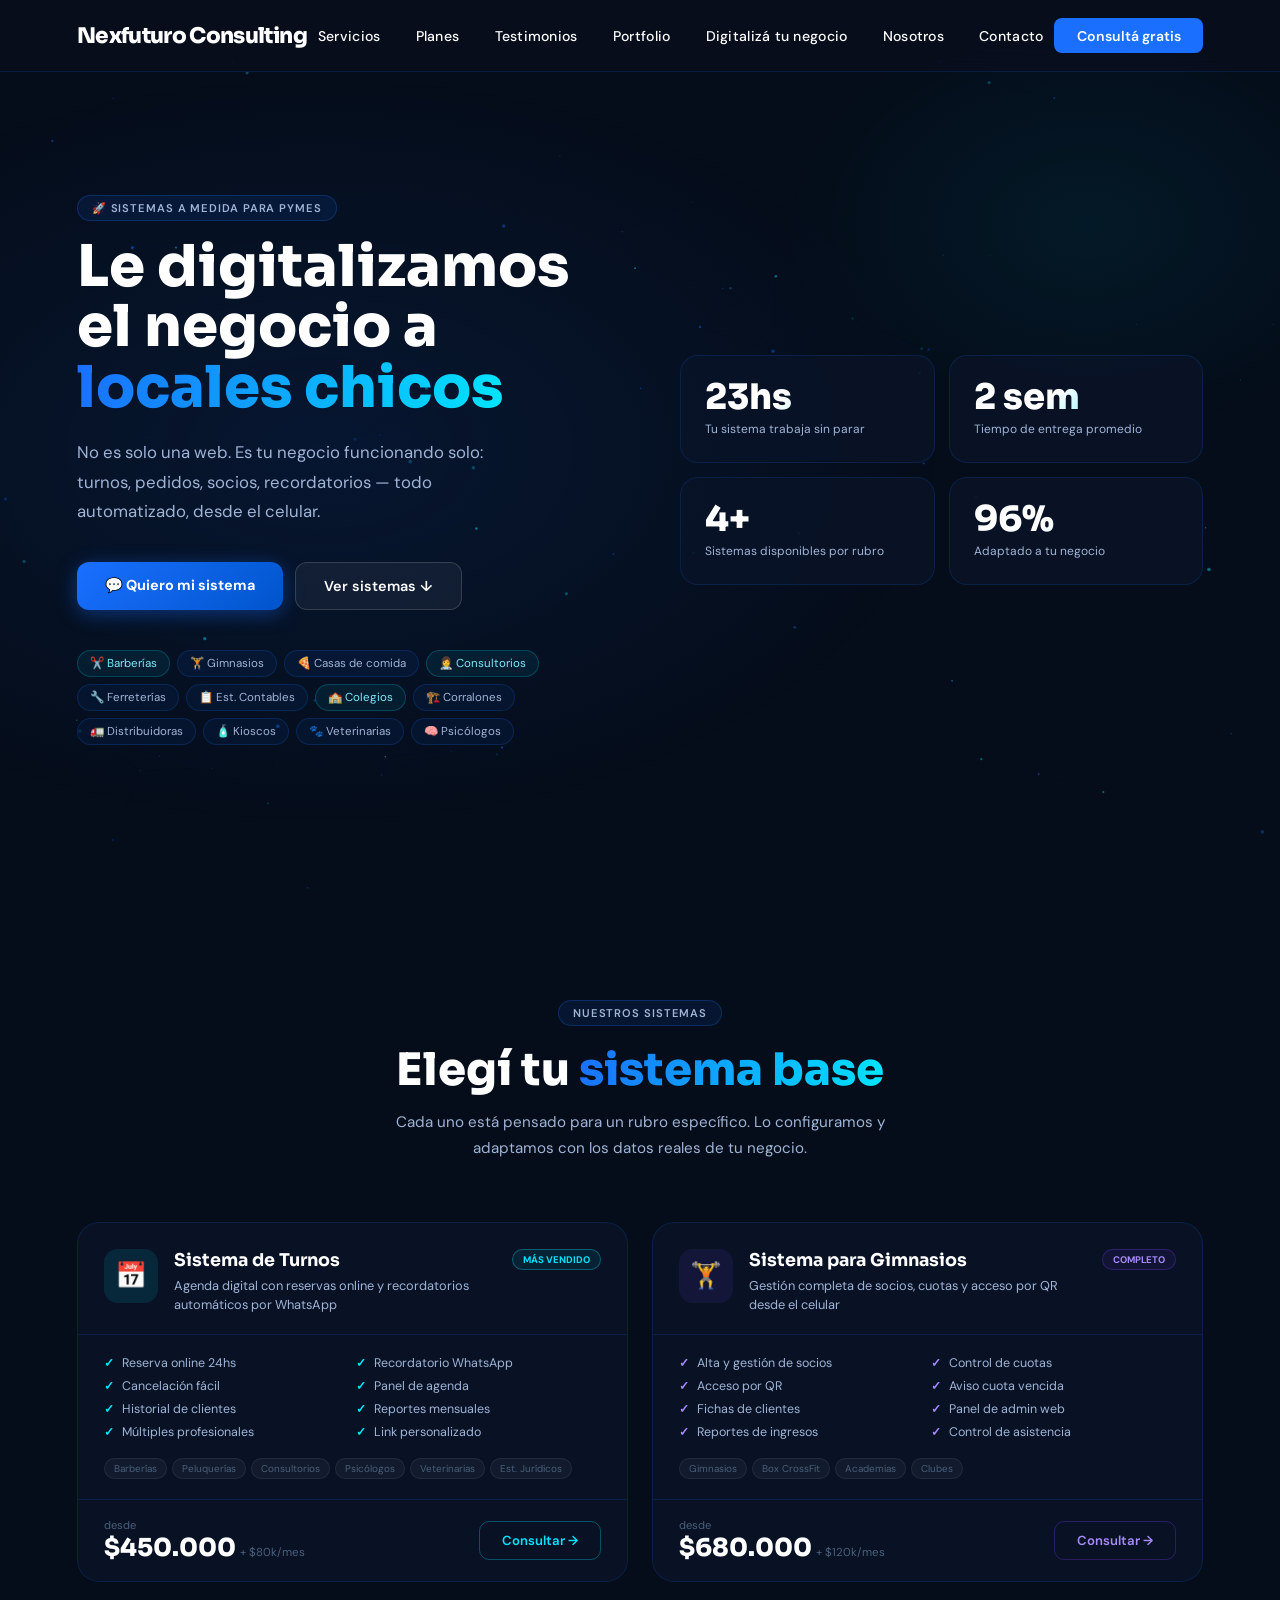
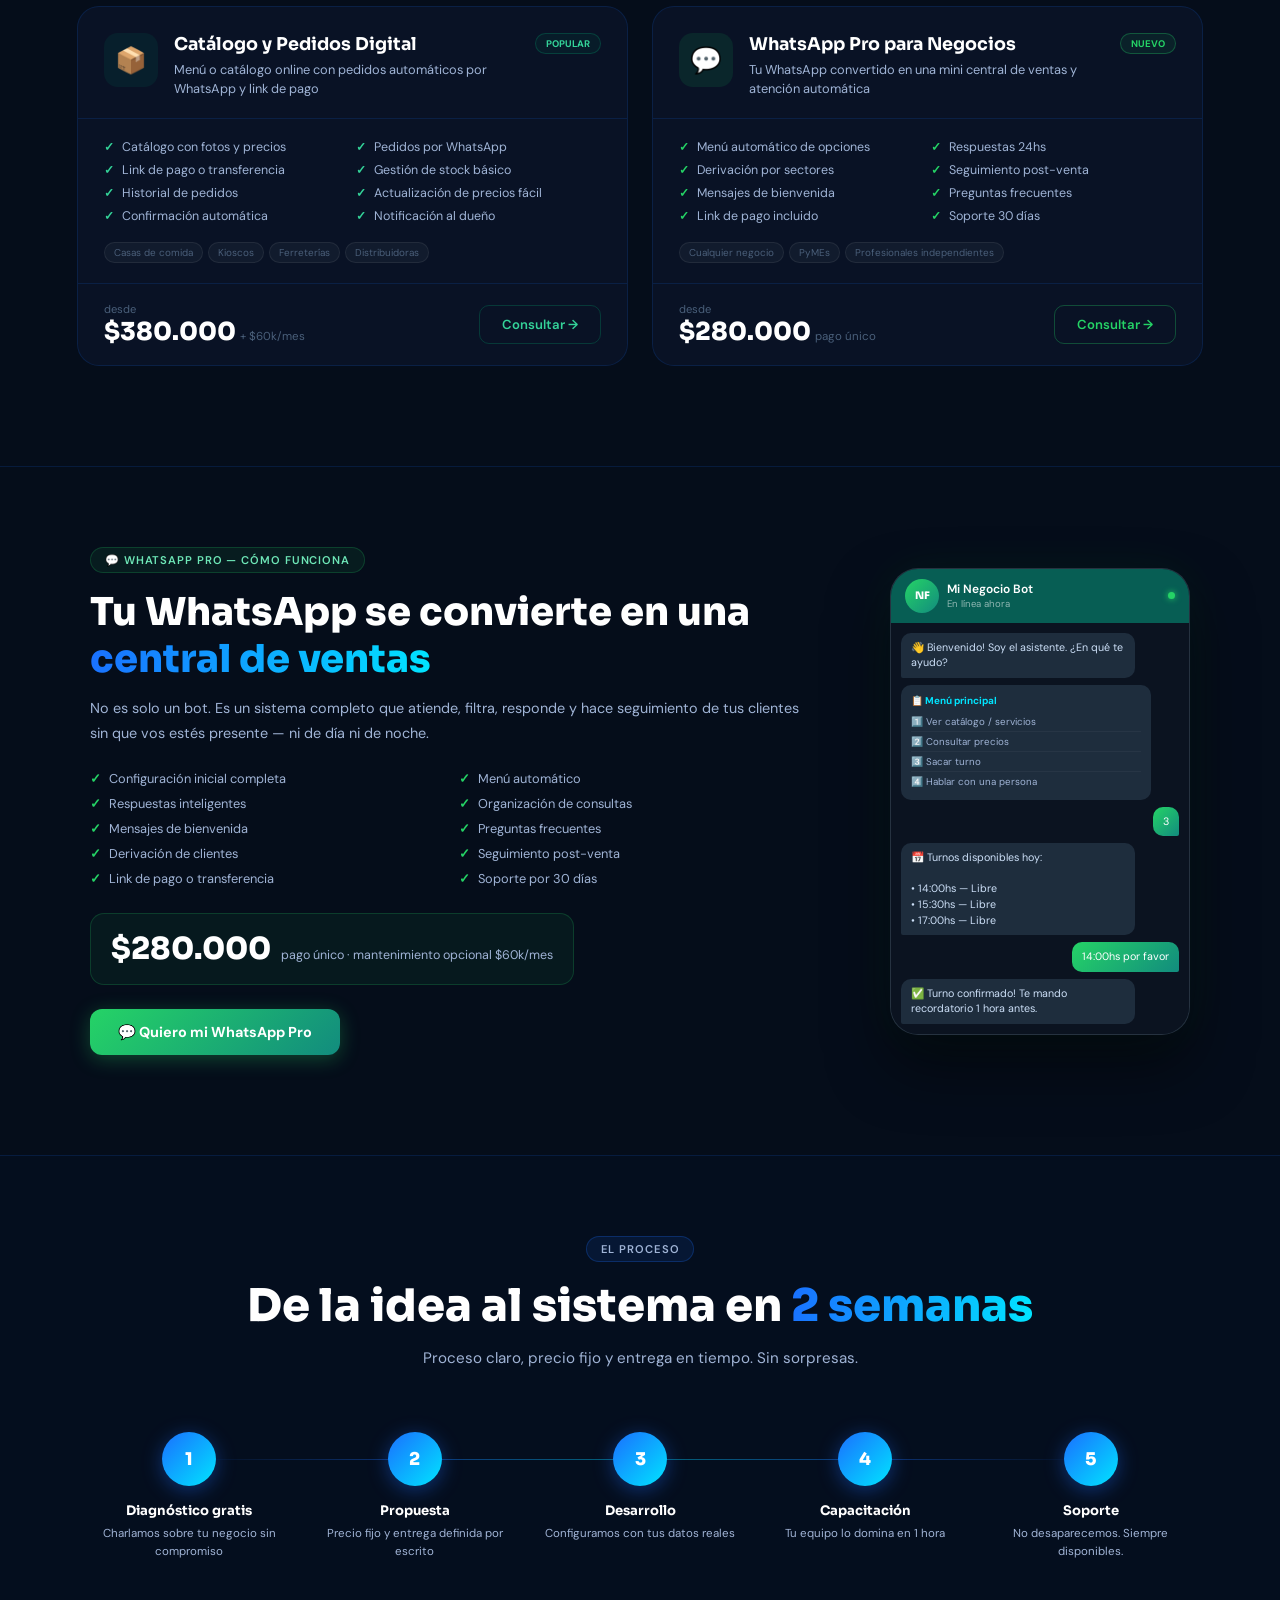
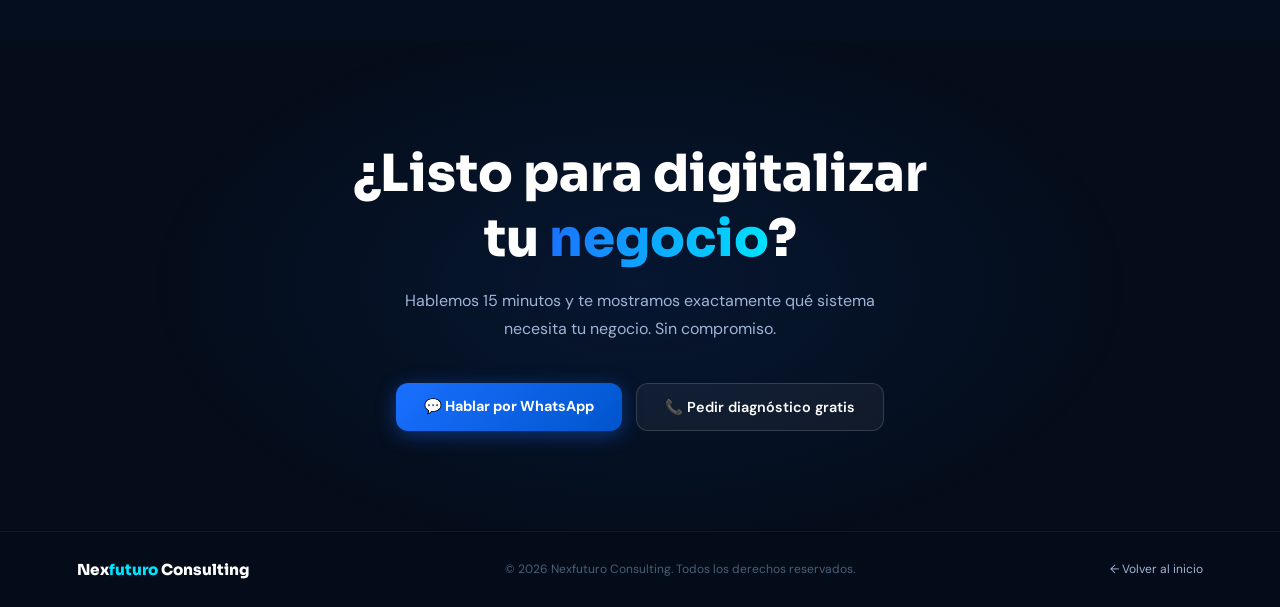
==== sistemas.html @ e5104e77 "Primer commit - Nexfuturo consulting" ====
<!DOCTYPE html>
<html lang="es">
<head>
<meta charset="UTF-8">
<meta name="viewport" content="width=device-width, initial-scale=1.0">
<title>Sistemas a Medida — Nexfuturo Consulting</title>
<link href="https://fonts.googleapis.com/css2?family=Sora:wght@400;600;700;800;900&family=DM+Sans:wght@300;400;500&display=swap" rel="stylesheet">
<link rel="stylesheet" href="css/navbar.css">
<style>
:root {
  --bg: #050d1a;
  --blue: #1a6fff;
  --cyan: #00e5ff;
  --muted: #a0b4d6;
  --dim: #4a5f7a;
  --border: rgba(26,111,255,0.15);
  --card: rgba(10,20,40,0.8);
}
*, *::before, *::after { margin:0; padding:0; box-sizing:border-box; }
html { scroll-behavior: smooth; }
body { background: var(--bg); font-family: 'DM Sans', sans-serif; color: #fff; overflow-x: hidden; }

.hl { background: linear-gradient(100deg, var(--blue), var(--cyan)); -webkit-background-clip: text; -webkit-text-fill-color: transparent; background-clip: text; }
.section-label { display: inline-flex; align-items: center; gap: 6px; background: rgba(26,111,255,0.1); border: 1px solid rgba(26,111,255,0.25); color: var(--muted); padding: 5px 14px; border-radius: 50px; font-size: 0.7rem; font-weight: 600; letter-spacing: 0.08em; text-transform: uppercase; margin-bottom: 16px; }
.btn-p { background: linear-gradient(135deg, var(--blue), #0055cc); color: #fff; padding: 14px 28px; border-radius: 12px; font-weight: 700; font-size: 0.9rem; text-decoration: none; box-shadow: 0 4px 20px rgba(26,111,255,0.4); transition: transform 0.2s, box-shadow 0.2s; display: inline-block; }
.btn-p:hover { transform: translateY(-2px); box-shadow: 0 8px 30px rgba(26,111,255,0.6); }
.btn-s { background: rgba(255,255,255,0.05); border: 1px solid rgba(255,255,255,0.15); color: #fff; padding: 14px 28px; border-radius: 12px; font-weight: 600; font-size: 0.9rem; text-decoration: none; transition: background 0.2s; display: inline-block; }
.btn-s:hover { background: rgba(255,255,255,0.1); }

/* PARTÍCULAS */
#particles-canvas { position: fixed; inset: 0; pointer-events: none; z-index: 0; }

/* FADE IN */
.fade-in { opacity: 0; transform: translateY(28px); transition: opacity 0.7s ease, transform 0.7s ease; }
.fade-in.visible { opacity: 1; transform: translateY(0); }
.fd1 { transition-delay: 0.1s; }
.fd2 { transition-delay: 0.2s; }
.fd3 { transition-delay: 0.3s; }
.fd4 { transition-delay: 0.4s; }

/* navbar usa css/navbar.css */

/* HERO */
.sis-hero { min-height: 100vh; display: flex; align-items: center; padding: 120px 6% 80px; position: relative; z-index: 1; overflow: hidden; }
.sis-hero::before { content: ''; position: absolute; inset: 0; background: radial-gradient(ellipse 70% 60% at 25% 50%, rgba(26,111,255,0.1) 0%, transparent 70%), radial-gradient(ellipse 40% 40% at 85% 25%, rgba(0,229,255,0.06) 0%, transparent 60%); pointer-events: none; }
.sis-hero-grid { display: grid; grid-template-columns: 1fr 1fr; gap: 80px; align-items: center; width: 100%; max-width: 1200px; margin: 0 auto; position: relative; }
.sis-hero-content h1 { font-family: 'Sora', sans-serif; font-size: clamp(2.4rem, 4.5vw, 4rem); font-weight: 900; line-height: 1.05; margin-bottom: 20px; }
.sis-hero-content p { color: var(--muted); font-size: 1.05rem; line-height: 1.75; margin-bottom: 36px; max-width: 460px; }
.sis-hero-btns { display: flex; gap: 12px; flex-wrap: wrap; margin-bottom: 40px; }
.sis-hero-rubros { display: flex; flex-wrap: wrap; gap: 7px; }
.rubro-chip { background: rgba(26,111,255,0.07); border: 1px solid rgba(26,111,255,0.18); color: var(--muted); padding: 5px 12px; border-radius: 20px; font-size: 0.72rem; transition: all 0.2s; cursor: default; }
.rubro-chip:hover { background: rgba(26,111,255,0.18); color: #fff; }
.rubro-chip.hl-chip { background: rgba(0,229,255,0.07); border-color: rgba(0,229,255,0.2); color: #7ee8fa; }

/* STATS */
.sis-hero-stats { display: grid; grid-template-columns: 1fr 1fr; gap: 14px; }
.hstat { background: var(--card); border: 1px solid var(--border); border-radius: 18px; padding: 24px; transition: border-color 0.3s, box-shadow 0.3s, transform 0.3s; position: relative; overflow: hidden; }
.hstat::before { content: ''; position: absolute; inset: 0; background: radial-gradient(ellipse 80% 60% at 50% 0%, rgba(26,111,255,0.08), transparent 70%); opacity: 0; transition: opacity 0.3s; }
.hstat:hover { border-color: rgba(0,229,255,0.4); box-shadow: 0 0 30px rgba(0,229,255,0.1), 0 15px 40px rgba(0,0,0,0.3); transform: translateY(-4px); }
.hstat:hover::before { opacity: 1; }
.hstat-val { font-family: 'Sora', sans-serif; font-size: 2.2rem; font-weight: 900; background: linear-gradient(135deg, #fff 40%, var(--cyan)); -webkit-background-clip: text; -webkit-text-fill-color: transparent; background-clip: text; line-height: 1; }
.hstat-lbl { font-size: 0.75rem; color: var(--muted); margin-top: 6px; line-height: 1.4; }

/* SISTEMAS */
.sis-cards { padding: 100px 6%; position: relative; z-index: 1; }
.sis-sec-header { text-align: center; margin-bottom: 60px; }
.sis-sec-header h2 { font-family: 'Sora', sans-serif; font-size: clamp(1.9rem, 3.5vw, 2.8rem); font-weight: 800; margin-bottom: 12px; }
.sis-sec-header p { color: var(--muted); font-size: 0.95rem; max-width: 520px; margin: 0 auto; line-height: 1.7; }
.sis-grid { display: grid; grid-template-columns: repeat(2, 1fr); gap: 24px; }

/* CARDS */
.scard { background: var(--card); border: 1px solid var(--border); border-radius: 22px; overflow: hidden; transition: transform 0.3s cubic-bezier(0.34,1.56,0.64,1), border-color 0.3s, box-shadow 0.3s; position: relative; cursor: pointer; }
.scard::after { content: ''; position: absolute; inset: 0; background: radial-gradient(ellipse 80% 50% at 50% 0%, var(--glow, rgba(26,111,255,0.1)), transparent 70%); opacity: 0; transition: opacity 0.35s; pointer-events: none; }
.scard:hover { transform: translateY(-8px) scale(1.01); border-color: var(--ac, var(--cyan)); box-shadow: 0 0 40px var(--glow2, rgba(26,111,255,0.15)), 0 20px 50px rgba(0,0,0,0.35); }
.scard:hover::after { opacity: 1; }
.scard-header { padding: 26px 26px 20px; border-bottom: 1px solid var(--border); display: flex; align-items: flex-start; gap: 16px; }
.scard-icon-wrap { width: 54px; height: 54px; border-radius: 14px; display: flex; align-items: center; justify-content: center; font-size: 1.6rem; flex-shrink: 0; transition: transform 0.3s, box-shadow 0.3s; }
.scard:hover .scard-icon-wrap { transform: scale(1.12) rotate(-5deg); box-shadow: 0 0 20px var(--glow2, rgba(26,111,255,0.3)); }
.scard-info h3 { font-family: 'Sora', sans-serif; font-size: 1.1rem; font-weight: 700; color: #fff; margin-bottom: 5px; }
.scard-info p { font-size: 0.8rem; color: var(--muted); line-height: 1.5; }
.scard-badge { margin-left: auto; font-size: 0.6rem; font-weight: 700; padding: 3px 10px; border-radius: 20px; border: 1px solid; flex-shrink: 0; white-space: nowrap; }
.scard-body { padding: 20px 26px; }
.scard-features { display: grid; grid-template-columns: 1fr 1fr; gap: 7px; margin-bottom: 18px; }
.scard-feat { display: flex; align-items: center; gap: 8px; font-size: 0.78rem; color: var(--muted); }
.scard-feat::before { content: '✓'; color: var(--ac); font-weight: 700; flex-shrink: 0; }
.scard-rubros { display: flex; flex-wrap: wrap; gap: 5px; }
.scard-rubro { font-size: 0.62rem; padding: 3px 9px; border-radius: 20px; background: rgba(255,255,255,0.04); color: var(--dim); border: 1px solid rgba(255,255,255,0.07); }
.scard-footer { padding: 18px 26px; border-top: 1px solid var(--border); display: flex; align-items: center; justify-content: space-between; }
.scard-price .from { font-size: 0.7rem; color: var(--dim); }
.scard-price .val { font-family: 'Sora', sans-serif; font-size: 1.55rem; font-weight: 800; color: #fff; }
.scard-price .period { font-size: 0.72rem; color: var(--dim); margin-left: 4px; }
.scard-btn { padding: 10px 22px; border-radius: 10px; font-size: 0.82rem; font-weight: 600; border: 1px solid; cursor: pointer; transition: all 0.2s; text-decoration: none; background: transparent; }
.scard-btn:hover { color: #fff !important; }

/* WHATSAPP PRO */
.wa-section { padding: 80px 6% 100px; border-top: 1px solid var(--border); position: relative; z-index: 1; }
.wa-grid { display: grid; grid-template-columns: 1fr 300px; gap: 70px; align-items: center; max-width: 1100px; margin: 0 auto; }
.wa-section-label { display: inline-flex; align-items: center; gap: 6px; background: rgba(37,211,102,0.08); border: 1px solid rgba(37,211,102,0.2); color: #6ee7b7; padding: 5px 14px; border-radius: 50px; font-size: 0.7rem; font-weight: 600; letter-spacing: 0.08em; text-transform: uppercase; margin-bottom: 16px; }
.wa-content h2 { font-family: 'Sora', sans-serif; font-size: clamp(1.8rem, 3vw, 2.4rem); font-weight: 800; line-height: 1.2; margin-bottom: 14px; }
.wa-content p { color: var(--muted); font-size: 0.9rem; line-height: 1.75; margin-bottom: 24px; }
.wa-includes { display: grid; grid-template-columns: 1fr 1fr; gap: 8px; margin-bottom: 26px; }
.wa-inc { display: flex; align-items: center; gap: 8px; font-size: 0.8rem; color: var(--muted); }
.wa-inc::before { content: '✓'; color: #25d366; font-weight: 700; flex-shrink: 0; }
.wa-price-box { background: rgba(37,211,102,0.06); border: 1px solid rgba(37,211,102,0.2); border-radius: 14px; padding: 16px 20px; margin-bottom: 24px; display: inline-flex; align-items: baseline; gap: 10px; }
.wa-price-val { font-family: 'Sora', sans-serif; font-size: 1.9rem; font-weight: 900; color: #fff; }
.wa-price-note { font-size: 0.78rem; color: var(--muted); }
.wa-btn { background: linear-gradient(135deg, #25d366, #128c7e); color: #fff; padding: 14px 28px; border-radius: 12px; font-weight: 700; font-size: 0.9rem; text-decoration: none; display: inline-block; box-shadow: 0 4px 20px rgba(37,211,102,0.3); transition: transform 0.2s; }
.wa-btn:hover { transform: translateY(-2px); }
.wa-phone { background: #0d1b2a; border-radius: 28px; border: 1.5px solid rgba(255,255,255,0.1); overflow: hidden; box-shadow: 0 30px 60px rgba(0,0,0,0.5), 0 0 50px rgba(37,211,102,0.07); }
.wa-ph-header { background: #075e54; padding: 10px 14px; display: flex; align-items: center; gap: 8px; }
.wa-ph-avatar { width: 34px; height: 34px; background: linear-gradient(135deg, #25d366, #128c7e); border-radius: 50%; display: flex; align-items: center; justify-content: center; font-family: 'Sora', sans-serif; font-size: 0.65rem; font-weight: 800; color: #fff; flex-shrink: 0; }
.wa-ph-info h4 { color: #fff; font-size: 0.75rem; font-weight: 600; }
.wa-ph-info p { color: rgba(255,255,255,0.55); font-size: 0.6rem; }
.wa-ph-dot { width: 7px; height: 7px; background: #25d366; border-radius: 50%; margin-left: auto; box-shadow: 0 0 6px #25d366; }
.wa-ph-chat { background: #0b1320; padding: 10px; display: flex; flex-direction: column; gap: 7px; }
.wm { max-width: 84%; padding: 7px 10px; border-radius: 10px; font-size: 0.67rem; line-height: 1.45; }
.wm.r { background: #1e2d3d; color: #cde0f8; border-radius: 10px 10px 10px 2px; }
.wm.s { background: linear-gradient(135deg, #25d366, #128c7e); color: #fff; border-radius: 10px 10px 2px 10px; align-self: flex-end; }
.wm-menu { background: #1e2d3d; border-radius: 10px; padding: 9px 10px; max-width: 90%; }
.wm-menu-t { font-size: 0.62rem; font-weight: 700; color: #00e5ff; margin-bottom: 5px; }
.wm-item { font-size: 0.61rem; color: var(--muted); padding: 3px 0; border-bottom: 1px solid rgba(255,255,255,0.04); }
.wm-item:last-child { border: none; }

/* PROCESO */
.proceso { padding: 80px 6%; background: rgba(26,111,255,0.02); border-top: 1px solid var(--border); position: relative; z-index: 1; }
.proceso-steps { display: grid; grid-template-columns: repeat(5, 1fr); gap: 0; margin-top: 50px; position: relative; }
.proceso-steps::before { content: ''; position: absolute; top: 27px; left: 10%; right: 10%; height: 1px; background: linear-gradient(90deg, transparent, rgba(26,111,255,0.4), rgba(0,229,255,0.4), rgba(26,111,255,0.4), transparent); }
.step { text-align: center; padding: 0 10px; }
.step-num { width: 54px; height: 54px; border-radius: 50%; background: linear-gradient(135deg, var(--blue), var(--cyan)); display: flex; align-items: center; justify-content: center; font-family: 'Sora', sans-serif; font-size: 1.1rem; font-weight: 800; color: #fff; margin: 0 auto 16px; box-shadow: 0 4px 20px rgba(26,111,255,0.4); position: relative; z-index: 1; transition: transform 0.3s, box-shadow 0.3s; }
.step:hover .step-num { transform: scale(1.15); box-shadow: 0 8px 30px rgba(26,111,255,0.6); }
.step h4 { font-family: 'Sora', sans-serif; font-size: 0.82rem; font-weight: 700; color: #fff; margin-bottom: 6px; }
.step p { font-size: 0.72rem; color: var(--muted); line-height: 1.55; }

/* CTA */
.sis-cta { padding: 100px 6%; text-align: center; position: relative; z-index: 1; overflow: hidden; }
.sis-cta::before { content: ''; position: absolute; inset: 0; background: radial-gradient(ellipse 55% 80% at 50% 50%, rgba(26,111,255,0.1) 0%, transparent 70%); pointer-events: none; }
.sis-cta h2 { font-family: 'Sora', sans-serif; font-size: clamp(2.2rem, 4vw, 3.2rem); font-weight: 900; margin-bottom: 16px; position: relative; }
.sis-cta p { color: var(--muted); font-size: 1rem; max-width: 480px; margin: 0 auto 40px; position: relative; line-height: 1.75; }
.sis-cta-btns { display: flex; gap: 14px; justify-content: center; flex-wrap: wrap; position: relative; }

/* FOOTER */
.sis-footer { background: rgba(5,13,26,0.8); border-top: 1px solid var(--border); padding: 28px 6%; display: flex; align-items: center; justify-content: space-between; position: relative; z-index: 1; }
.sis-footer-logo { font-family: 'Sora', sans-serif; font-weight: 800; font-size: 0.95rem; color: #fff; }
.sis-footer-logo span { color: var(--cyan); }
.sis-footer p { font-size: 0.75rem; color: var(--dim); }
.sis-footer a { font-size: 0.75rem; color: var(--muted); text-decoration: none; }
.sis-footer a:hover { color: #fff; }
</style>
</head>
<body>

<canvas id="particles-canvas"></canvas>

<!-- NAVBAR — idéntico al index -->
<nav>
    <a href="index.html" class="logo">Nex<span>futuro</span> Consulting</a>
    <ul class="nav-links">
      <li><a href="index.html#servicios">Servicios</a></li>
      <li><a href="index.html#planes">Planes</a></li>
      <li><a href="index.html#testimonios">Testimonios</a></li>
      <li><a href="index.html#portfolio">Portfolio</a></li>
      <li><a href="sistemas.html" class="active">Digitaliz&#225; tu negocio</a></li>
      <li><a href="index.html#nosotros">Nosotros</a></li>
      <li><a href="index.html#contacto">Contacto</a></li>
    </ul>
    <a href="index.html#contacto" class="nav-cta">Consult&#225; gratis</a>
  </nav>

<!-- HERO -->
<section class="sis-hero">
  <div class="sis-hero-grid">
    <div class="sis-hero-content">
      <div class="section-label fade-in">🚀 Sistemas a medida para PyMEs</div>
      <h1 class="fade-in fd1">Le digitalizamos<br>el negocio a<br><span class="hl">locales chicos</span></h1>
      <p class="fade-in fd2">No es solo una web. Es tu negocio funcionando solo: turnos, pedidos, socios, recordatorios — todo automatizado, desde el celular.</p>
      <div class="sis-hero-btns fade-in fd3">
        <a href="https://wa.me/5491100000000" target="_blank" class="btn-p">💬 Quiero mi sistema</a>
        <a href="#sistemas" class="btn-s">Ver sistemas ↓</a>
      </div>
      <div class="sis-hero-rubros fade-in fd4">
        <span class="rubro-chip hl-chip">✂️ Barberías</span>
        <span class="rubro-chip">🏋️ Gimnasios</span>
        <span class="rubro-chip">🍕 Casas de comida</span>
        <span class="rubro-chip hl-chip">👩‍⚕️ Consultorios</span>
        <span class="rubro-chip">🔧 Ferreterías</span>
        <span class="rubro-chip">📋 Est. Contables</span>
        <span class="rubro-chip hl-chip">🏫 Colegios</span>
        <span class="rubro-chip">🏗️ Corralones</span>
        <span class="rubro-chip">🚛 Distribuidoras</span>
        <span class="rubro-chip">🧴 Kioscos</span>
        <span class="rubro-chip">🐾 Veterinarias</span>
        <span class="rubro-chip">🧠 Psicólogos</span>
      </div>
    </div>
    <div class="sis-hero-stats">
      <div class="hstat fade-in fd1">
        <div class="hstat-val" data-target="24" data-suffix="hs">0hs</div>
        <div class="hstat-lbl">Tu sistema trabaja sin parar</div>
      </div>
      <div class="hstat fade-in fd2">
        <div class="hstat-val" data-target="2" data-suffix=" sem">0 sem</div>
        <div class="hstat-lbl">Tiempo de entrega promedio</div>
      </div>
      <div class="hstat fade-in fd3">
        <div class="hstat-val" data-target="4" data-suffix="+">0+</div>
        <div class="hstat-lbl">Sistemas disponibles por rubro</div>
      </div>
      <div class="hstat fade-in fd4">
        <div class="hstat-val" data-target="100" data-suffix="%">0%</div>
        <div class="hstat-lbl">Adaptado a tu negocio</div>
      </div>
    </div>
  </div>
</section>

<!-- SISTEMAS -->
<section class="sis-cards" id="sistemas">
  <div class="sis-sec-header">
    <div class="section-label fade-in">Nuestros sistemas</div>
    <h2 class="fade-in fd1">Elegí tu <span class="hl">sistema base</span></h2>
    <p class="fade-in fd2">Cada uno está pensado para un rubro específico. Lo configuramos y adaptamos con los datos reales de tu negocio.</p>
  </div>
  <div class="sis-grid">

    <div class="scard fade-in" style="--ac:#00e5ff;--glow:rgba(0,229,255,0.08);--glow2:rgba(0,229,255,0.15)" id="turnos">
      <div class="scard-header">
        <div class="scard-icon-wrap" style="background:rgba(0,229,255,0.1)">📅</div>
        <div class="scard-info"><h3>Sistema de Turnos</h3><p>Agenda digital con reservas online y recordatorios automáticos por WhatsApp</p></div>
        <div class="scard-badge" style="color:#00e5ff;border-color:rgba(0,229,255,0.3);background:rgba(0,229,255,0.08)">MÁS VENDIDO</div>
      </div>
      <div class="scard-body">
        <div class="scard-features">
          <div class="scard-feat">Reserva online 24hs</div>
          <div class="scard-feat">Recordatorio WhatsApp</div>
          <div class="scard-feat">Cancelación fácil</div>
          <div class="scard-feat">Panel de agenda</div>
          <div class="scard-feat">Historial de clientes</div>
          <div class="scard-feat">Reportes mensuales</div>
          <div class="scard-feat">Múltiples profesionales</div>
          <div class="scard-feat">Link personalizado</div>
        </div>
        <div class="scard-rubros">
          <span class="scard-rubro">Barberías</span><span class="scard-rubro">Peluquerías</span>
          <span class="scard-rubro">Consultorios</span><span class="scard-rubro">Psicólogos</span>
          <span class="scard-rubro">Veterinarias</span><span class="scard-rubro">Est. Jurídicos</span>
        </div>
      </div>
      <div class="scard-footer">
        <div class="scard-price"><div class="from">desde</div><span class="val">$450.000</span><span class="period">+ $80k/mes</span></div>
        <a href="https://wa.me/5491100000000?text=Hola!%20Me%20interesa%20el%20Sistema%20de%20Turnos" target="_blank" class="scard-btn" style="color:#00e5ff;border-color:rgba(0,229,255,0.3)">Consultar →</a>
      </div>
    </div>

    <div class="scard fade-in fd1" style="--ac:#a78bfa;--glow:rgba(124,58,237,0.08);--glow2:rgba(124,58,237,0.2)" id="gimnasios">
      <div class="scard-header">
        <div class="scard-icon-wrap" style="background:rgba(124,58,237,0.1)">🏋️</div>
        <div class="scard-info"><h3>Sistema para Gimnasios</h3><p>Gestión completa de socios, cuotas y acceso por QR desde el celular</p></div>
        <div class="scard-badge" style="color:#a78bfa;border-color:rgba(124,58,237,0.3);background:rgba(124,58,237,0.08)">COMPLETO</div>
      </div>
      <div class="scard-body">
        <div class="scard-features">
          <div class="scard-feat">Alta y gestión de socios</div>
          <div class="scard-feat">Control de cuotas</div>
          <div class="scard-feat">Acceso por QR</div>
          <div class="scard-feat">Aviso cuota vencida</div>
          <div class="scard-feat">Fichas de clientes</div>
          <div class="scard-feat">Panel de admin web</div>
          <div class="scard-feat">Reportes de ingresos</div>
          <div class="scard-feat">Control de asistencia</div>
        </div>
        <div class="scard-rubros">
          <span class="scard-rubro">Gimnasios</span><span class="scard-rubro">Box CrossFit</span>
          <span class="scard-rubro">Academias</span><span class="scard-rubro">Clubes</span>
        </div>
      </div>
      <div class="scard-footer">
        <div class="scard-price"><div class="from">desde</div><span class="val">$680.000</span><span class="period">+ $120k/mes</span></div>
        <a href="https://wa.me/5491100000000?text=Hola!%20Me%20interesa%20el%20Sistema%20para%20Gimnasios" target="_blank" class="scard-btn" style="color:#a78bfa;border-color:rgba(124,58,237,0.3)">Consultar →</a>
      </div>
    </div>

    <div class="scard fade-in fd2" style="--ac:#34d399;--glow:rgba(5,150,105,0.08);--glow2:rgba(5,150,105,0.2)" id="catalogo">
      <div class="scard-header">
        <div class="scard-icon-wrap" style="background:rgba(5,150,105,0.1)">📦</div>
        <div class="scard-info"><h3>Catálogo y Pedidos Digital</h3><p>Menú o catálogo online con pedidos automáticos por WhatsApp y link de pago</p></div>
        <div class="scard-badge" style="color:#34d399;border-color:rgba(5,150,105,0.3);background:rgba(5,150,105,0.08)">POPULAR</div>
      </div>
      <div class="scard-body">
        <div class="scard-features">
          <div class="scard-feat">Catálogo con fotos y precios</div>
          <div class="scard-feat">Pedidos por WhatsApp</div>
          <div class="scard-feat">Link de pago o transferencia</div>
          <div class="scard-feat">Gestión de stock básico</div>
          <div class="scard-feat">Historial de pedidos</div>
          <div class="scard-feat">Actualización de precios fácil</div>
          <div class="scard-feat">Confirmación automática</div>
          <div class="scard-feat">Notificación al dueño</div>
        </div>
        <div class="scard-rubros">
          <span class="scard-rubro">Casas de comida</span><span class="scard-rubro">Kioscos</span>
          <span class="scard-rubro">Ferreterías</span><span class="scard-rubro">Distribuidoras</span>
        </div>
      </div>
      <div class="scard-footer">
        <div class="scard-price"><div class="from">desde</div><span class="val">$380.000</span><span class="period">+ $60k/mes</span></div>
        <a href="https://wa.me/5491100000000?text=Hola!%20Me%20interesa%20el%20Cat%C3%A1logo%20Digital" target="_blank" class="scard-btn" style="color:#34d399;border-color:rgba(5,150,105,0.3)">Consultar →</a>
      </div>
    </div>

    <div class="scard fade-in fd3" style="--ac:#25d366;--glow:rgba(37,211,102,0.08);--glow2:rgba(37,211,102,0.2)" id="whatsapp">
      <div class="scard-header">
        <div class="scard-icon-wrap" style="background:rgba(37,211,102,0.1)">💬</div>
        <div class="scard-info"><h3>WhatsApp Pro para Negocios</h3><p>Tu WhatsApp convertido en una mini central de ventas y atención automática</p></div>
        <div class="scard-badge" style="color:#25d366;border-color:rgba(37,211,102,0.3);background:rgba(37,211,102,0.08)">NUEVO</div>
      </div>
      <div class="scard-body">
        <div class="scard-features">
          <div class="scard-feat">Menú automático de opciones</div>
          <div class="scard-feat">Respuestas 24hs</div>
          <div class="scard-feat">Derivación por sectores</div>
          <div class="scard-feat">Seguimiento post-venta</div>
          <div class="scard-feat">Mensajes de bienvenida</div>
          <div class="scard-feat">Preguntas frecuentes</div>
          <div class="scard-feat">Link de pago incluido</div>
          <div class="scard-feat">Soporte 30 días</div>
        </div>
        <div class="scard-rubros">
          <span class="scard-rubro">Cualquier negocio</span>
          <span class="scard-rubro">PyMEs</span>
          <span class="scard-rubro">Profesionales independientes</span>
        </div>
      </div>
      <div class="scard-footer">
        <div class="scard-price"><div class="from">desde</div><span class="val">$280.000</span><span class="period">pago único</span></div>
        <a href="https://wa.me/5491100000000?text=Hola!%20Me%20interesa%20el%20WhatsApp%20Pro" target="_blank" class="scard-btn" style="color:#25d366;border-color:rgba(37,211,102,0.3)">Consultar →</a>
      </div>
    </div>

  </div>
</section>

<!-- WHATSAPP PRO DETALLE -->
<section class="wa-section">
  <div class="wa-grid">
    <div class="wa-content">
      <div class="wa-section-label fade-in">💬 WhatsApp Pro — Cómo funciona</div>
      <h2 class="fade-in fd1">Tu WhatsApp se convierte en una <span class="hl">central de ventas</span></h2>
      <p class="fade-in fd2">No es solo un bot. Es un sistema completo que atiende, filtra, responde y hace seguimiento de tus clientes sin que vos estés presente — ni de día ni de noche.</p>
      <div class="wa-includes fade-in fd2">
        <div class="wa-inc">Configuración inicial completa</div>
        <div class="wa-inc">Menú automático</div>
        <div class="wa-inc">Respuestas inteligentes</div>
        <div class="wa-inc">Organización de consultas</div>
        <div class="wa-inc">Mensajes de bienvenida</div>
        <div class="wa-inc">Preguntas frecuentes</div>
        <div class="wa-inc">Derivación de clientes</div>
        <div class="wa-inc">Seguimiento post-venta</div>
        <div class="wa-inc">Link de pago o transferencia</div>
        <div class="wa-inc">Soporte por 30 días</div>
      </div>
      <div class="wa-price-box fade-in fd3">
        <span class="wa-price-val">$280.000</span>
        <span class="wa-price-note">pago único · mantenimiento opcional $60k/mes</span>
      </div>
      <a href="https://wa.me/5491100000000?text=Hola!%20Quiero%20mi%20WhatsApp%20Pro" target="_blank" class="wa-btn fade-in fd3">💬 Quiero mi WhatsApp Pro</a>
    </div>
    <div class="fade-in fd2">
      <div class="wa-phone">
        <div class="wa-ph-header">
          <div class="wa-ph-avatar">NF</div>
          <div class="wa-ph-info"><h4>Mi Negocio Bot</h4><p>En línea ahora</p></div>
          <div class="wa-ph-dot"></div>
        </div>
        <div class="wa-ph-chat">
          <div class="wm r">👋 Bienvenido! Soy el asistente. ¿En qué te ayudo?</div>
          <div class="wm-menu">
            <div class="wm-menu-t">📋 Menú principal</div>
            <div class="wm-item">1️⃣ Ver catálogo / servicios</div>
            <div class="wm-item">2️⃣ Consultar precios</div>
            <div class="wm-item">3️⃣ Sacar turno</div>
            <div class="wm-item">4️⃣ Hablar con una persona</div>
          </div>
          <div class="wm s">3</div>
          <div class="wm r">📅 Turnos disponibles hoy:<br><br>• 14:00hs — Libre<br>• 15:30hs — Libre<br>• 17:00hs — Libre</div>
          <div class="wm s">14:00hs por favor</div>
          <div class="wm r">✅ Turno confirmado! Te mando recordatorio 1 hora antes.</div>
        </div>
      </div>
    </div>
  </div>
</section>

<!-- PROCESO -->
<section class="proceso">
  <div class="sis-sec-header">
    <div class="section-label fade-in">El proceso</div>
    <h2 class="fade-in fd1">De la idea al sistema en <span class="hl">2 semanas</span></h2>
    <p class="fade-in fd2">Proceso claro, precio fijo y entrega en tiempo. Sin sorpresas.</p>
  </div>
  <div class="proceso-steps">
    <div class="step fade-in"><div class="step-num">1</div><h4>Diagnóstico gratis</h4><p>Charlamos sobre tu negocio sin compromiso</p></div>
    <div class="step fade-in fd1"><div class="step-num">2</div><h4>Propuesta</h4><p>Precio fijo y entrega definida por escrito</p></div>
    <div class="step fade-in fd2"><div class="step-num">3</div><h4>Desarrollo</h4><p>Configuramos con tus datos reales</p></div>
    <div class="step fade-in fd3"><div class="step-num">4</div><h4>Capacitación</h4><p>Tu equipo lo domina en 1 hora</p></div>
    <div class="step fade-in fd4"><div class="step-num">5</div><h4>Soporte</h4><p>No desaparecemos. Siempre disponibles.</p></div>
  </div>
</section>

<!-- CTA -->
<section class="sis-cta">
  <h2 class="fade-in">¿Listo para digitalizar<br>tu <span class="hl">negocio</span>?</h2>
  <p class="fade-in fd1">Hablemos 15 minutos y te mostramos exactamente qué sistema necesita tu negocio. Sin compromiso.</p>
  <div class="sis-cta-btns fade-in fd2">
    <a href="https://wa.me/5491100000000" target="_blank" class="btn-p">💬 Hablar por WhatsApp</a>
    <a href="index.html#contacto" class="btn-s">📞 Pedir diagnóstico gratis</a>
  </div>
</section>

<!-- FOOTER -->
<footer class="sis-footer">
  <div class="sis-footer-logo">Nex<span>futuro</span> Consulting</div>
  <p>© 2026 Nexfuturo Consulting. Todos los derechos reservados.</p>
  <a href="index.html">← Volver al inicio</a>
</footer>

<script>
// PARTÍCULAS
const canvas = document.getElementById('particles-canvas');
const ctx = canvas.getContext('2d');
let particles = [], W, H;
function resize() { W = canvas.width = window.innerWidth; H = canvas.height = window.innerHeight; }
resize(); window.addEventListener('resize', resize);
function mkP() { return { x:Math.random()*W, y:Math.random()*H, r:Math.random()*1.5+0.3, dx:(Math.random()-0.5)*0.3, dy:(Math.random()-0.5)*0.3, alpha:Math.random()*0.4+0.1, color:Math.random()>0.5?'26,111,255':'0,229,255' }; }
for(let i=0;i<80;i++) particles.push(mkP());
function draw() {
  ctx.clearRect(0,0,W,H);
  particles.forEach(p => {
    ctx.beginPath(); ctx.arc(p.x,p.y,p.r,0,Math.PI*2);
    ctx.fillStyle=`rgba(${p.color},${p.alpha})`; ctx.fill();
    p.x+=p.dx; p.y+=p.dy;
    if(p.x<0||p.x>W) p.dx*=-1; if(p.y<0||p.y>H) p.dy*=-1;
  });
  for(let i=0;i<particles.length;i++) for(let j=i+1;j<particles.length;j++) {
    const dx=particles[i].x-particles[j].x, dy=particles[i].y-particles[j].y, d=Math.sqrt(dx*dx+dy*dy);
    if(d<120){ ctx.beginPath(); ctx.moveTo(particles[i].x,particles[i].y); ctx.lineTo(particles[j].x,particles[j].y); ctx.strokeStyle=`rgba(26,111,255,${0.06*(1-d/120)})`; ctx.lineWidth=0.5; ctx.stroke(); }
  }
  requestAnimationFrame(draw);
}
draw();

// FADE IN
const obs = new IntersectionObserver(entries => entries.forEach(e => { if(e.isIntersecting){ e.target.classList.add('visible'); obs.unobserve(e.target); } }), { threshold:0.12 });
document.querySelectorAll('.fade-in').forEach(el => obs.observe(el));
setTimeout(() => document.querySelectorAll('.sis-hero .fade-in').forEach(el => el.classList.add('visible')), 100);

// CONTADORES
function counter(el) {
  const t=parseInt(el.dataset.target), s=el.dataset.suffix||'', d=1800, st=performance.now();
  function u(n){ const p=Math.min((n-st)/d,1), e=1-Math.pow(1-p,3); el.textContent=Math.round(e*t)+s; if(p<1) requestAnimationFrame(u); }
  requestAnimationFrame(u);
}
const cObs = new IntersectionObserver(entries => entries.forEach(e => { if(e.isIntersecting&&e.target.dataset.target){ counter(e.target); cObs.unobserve(e.target); } }), { threshold:0.5 });
document.querySelectorAll('[data-target]').forEach(el => cObs.observe(el));
setTimeout(() => document.querySelectorAll('.sis-hero [data-target]').forEach(el => counter(el)), 500);
</script>
</body>
</html>
---- css/navbar.css ----
/* ============================================
   NEXFUTURO CONSULTING — Navegación
   navbar.css
   ============================================ */

nav {
  position: fixed;
  top: 0; left: 0; right: 0;
  z-index: 100;
  display: flex;
  align-items: center;
  justify-content: space-between;
  padding: 0 6%;
  height: 72px;
  background: rgba(10, 15, 30, 0.85);
  backdrop-filter: blur(16px);
  border-bottom: 1px solid var(--border);
}

.logo {
  font-family: 'Sora', sans-serif;
  font-size: 1.35rem;
  font-weight: 800;
  letter-spacing: -0.03em;
  text-decoration: none;
  color: var(--white);
}
.logo span {
  color: var(--accent);
}

.nav-links {
  display: flex;
  gap: 2.2rem;
  list-style: none;
}
.nav-links a {
  font-size: 0.88rem;
  font-weight: 500;
  color: var(--gray);
  text-decoration: none;
  letter-spacing: 0.02em;
  transition: color 0.2s;
}
.nav-links a:hover {
  color: var(--white);
}

.nav-cta {
  background: var(--blue);
  color: #fff;
  padding: 0.55rem 1.4rem;
  border-radius: 8px;
  font-size: 0.88rem;
  font-weight: 600;
  text-decoration: none;
  transition: background 0.2s;
}
.nav-cta:hover {
  background: var(--blue-light);
}
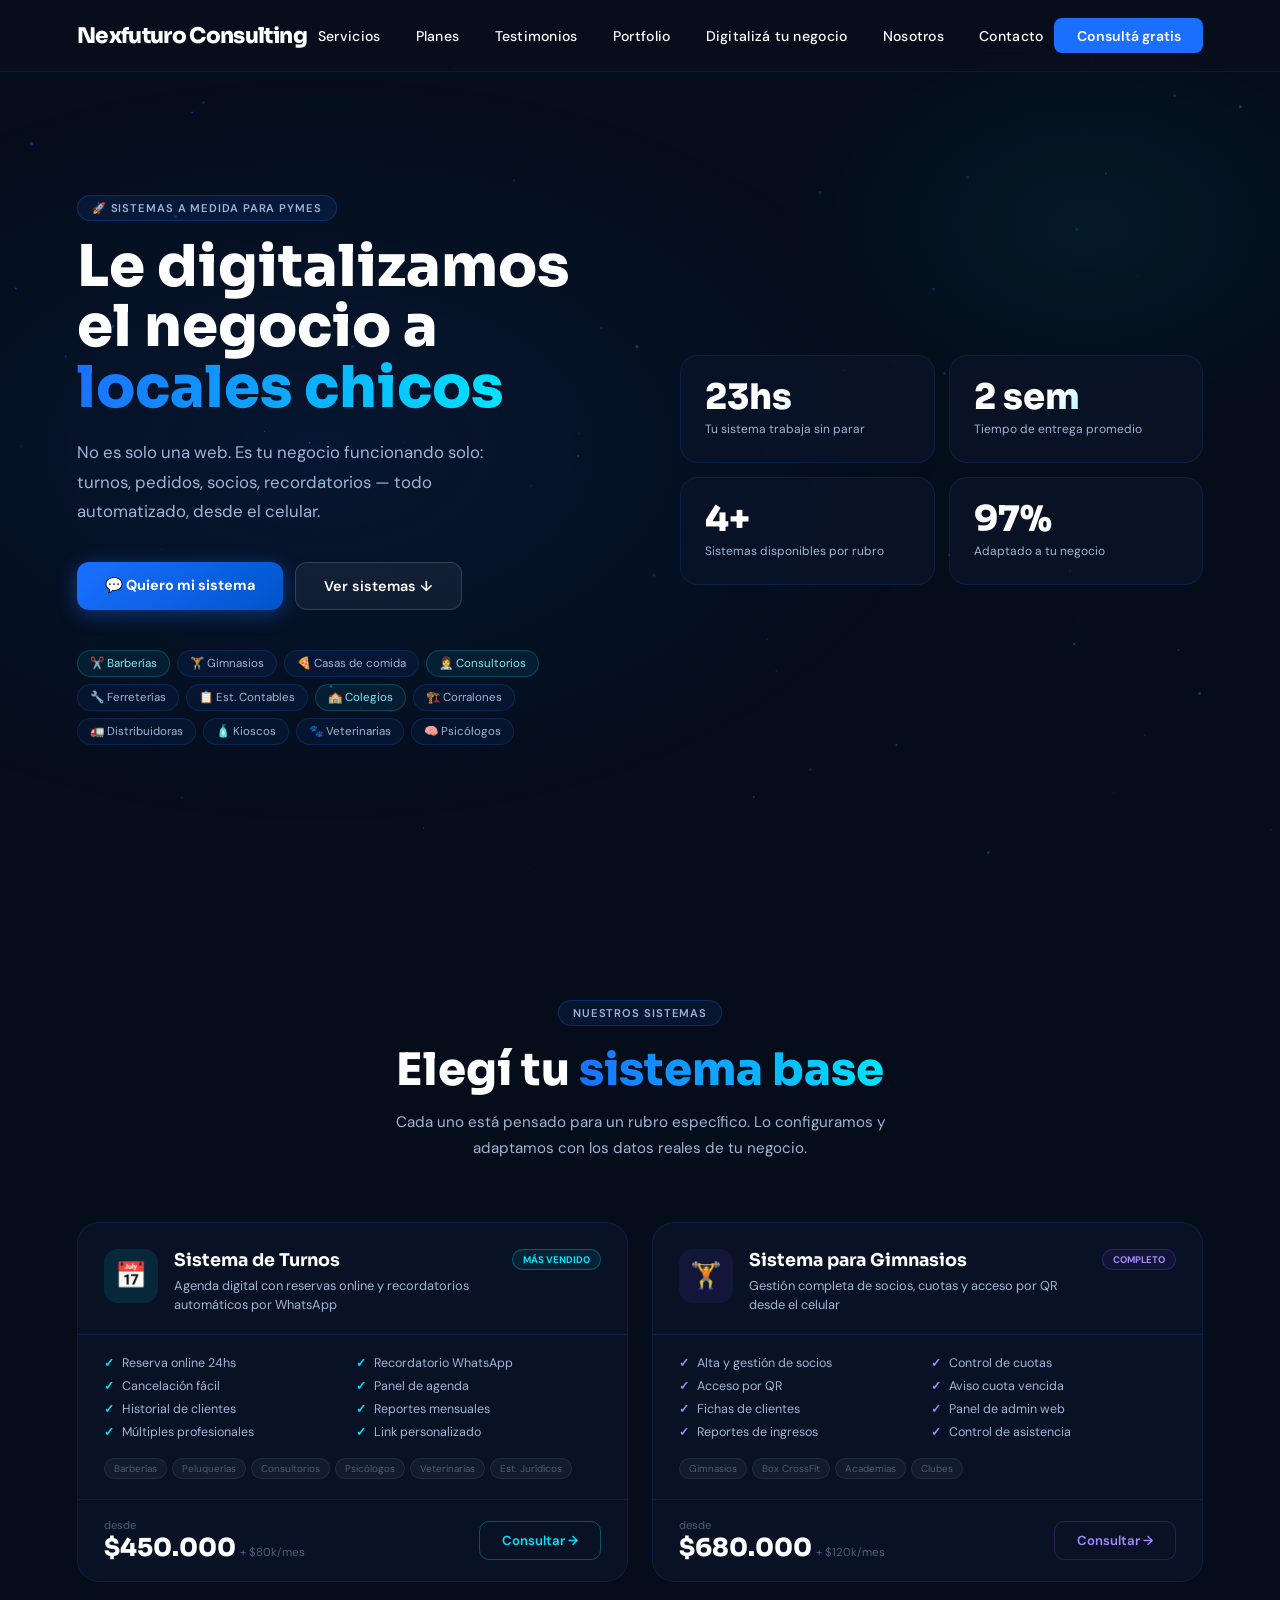
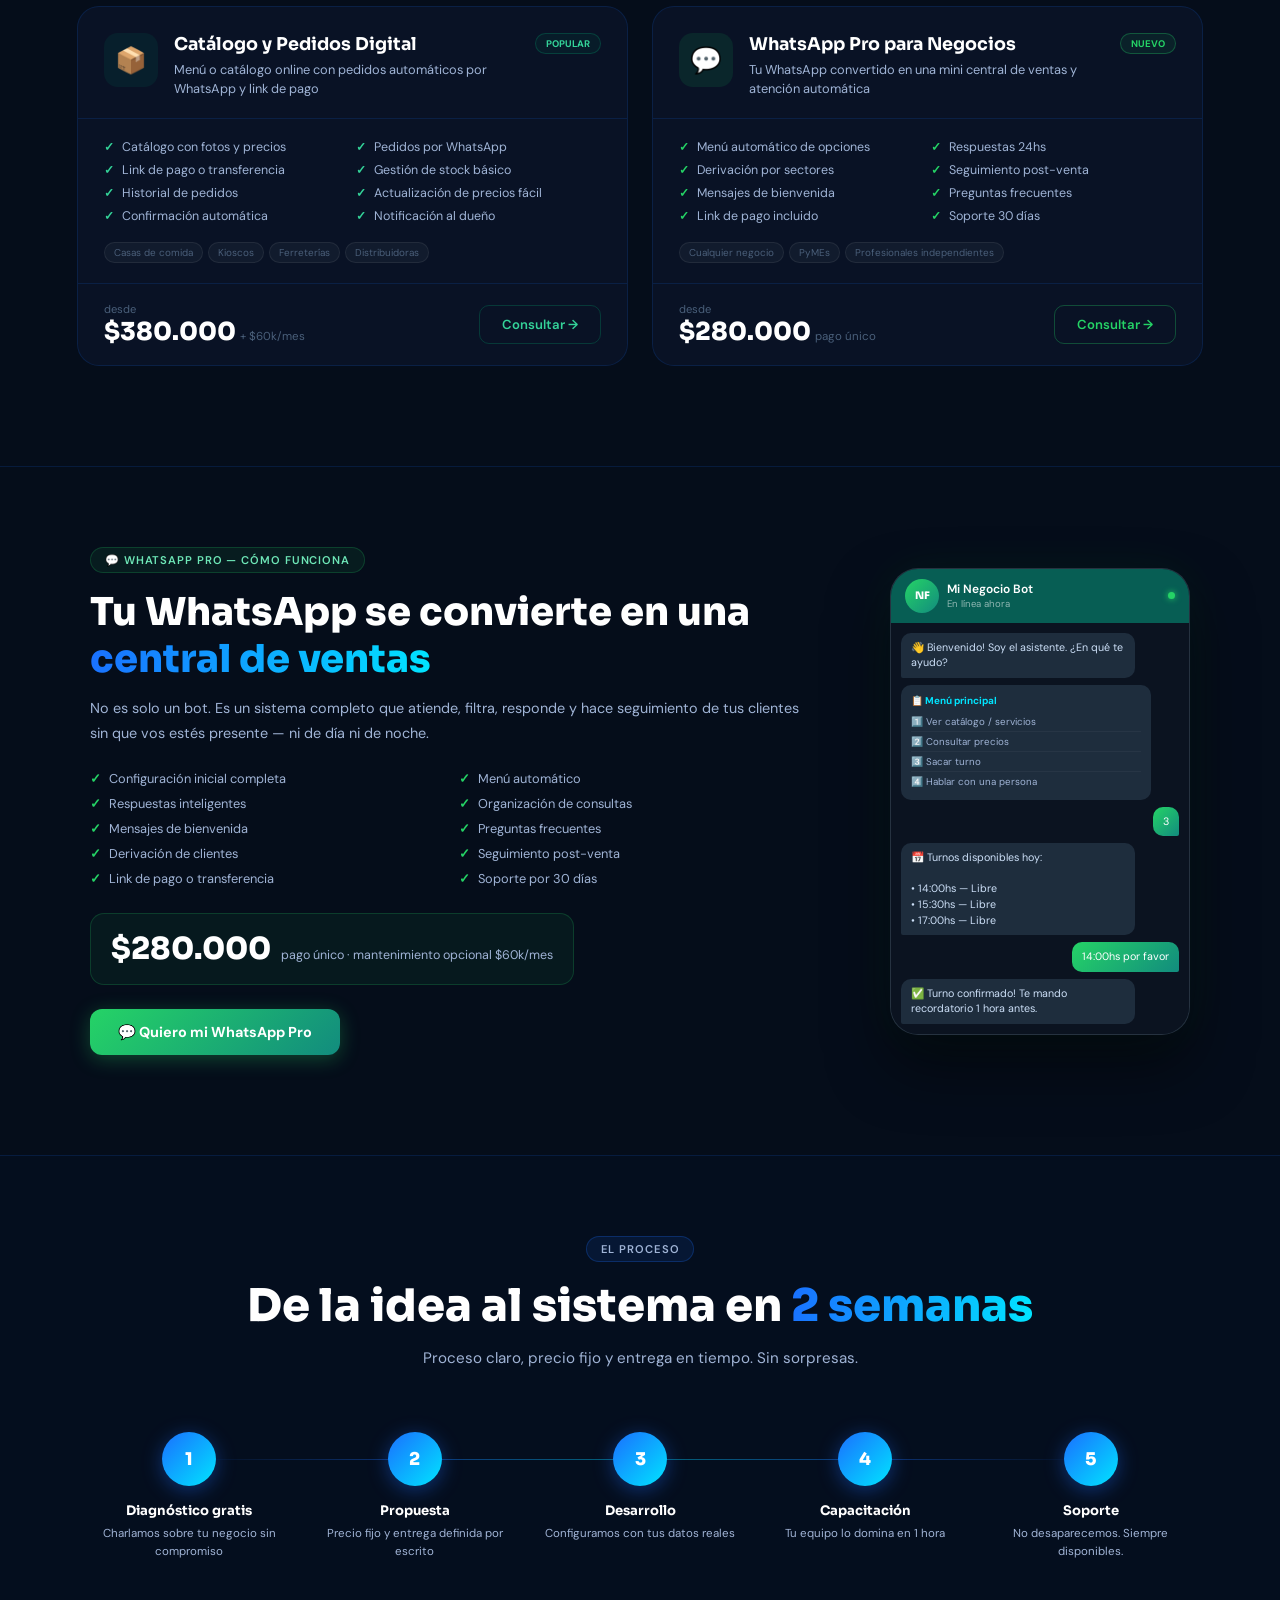
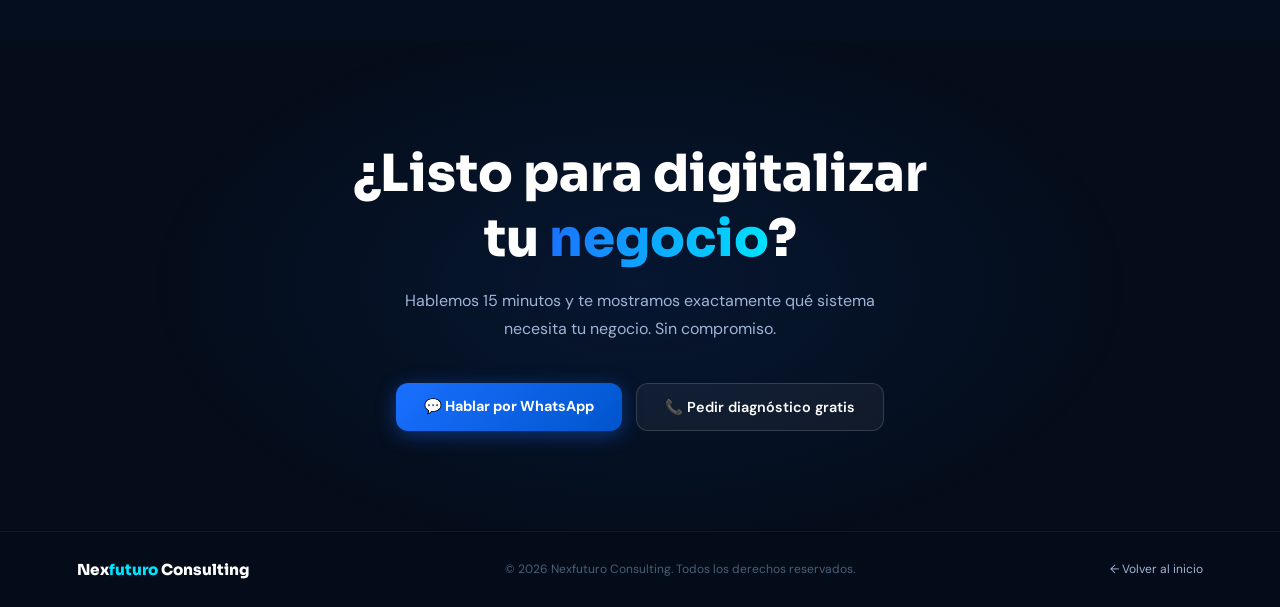
==== commit 64b37bd4: "logo, nosotros fix, CLAUDE.md" ====
--- a/sistemas.html
+++ b/sistemas.html
@@ -1,4 +1,4 @@
-<!DOCTYPE html>
+﻿<!DOCTYPE html>
 <html lang="es">
 <head>
 <meta charset="UTF-8">
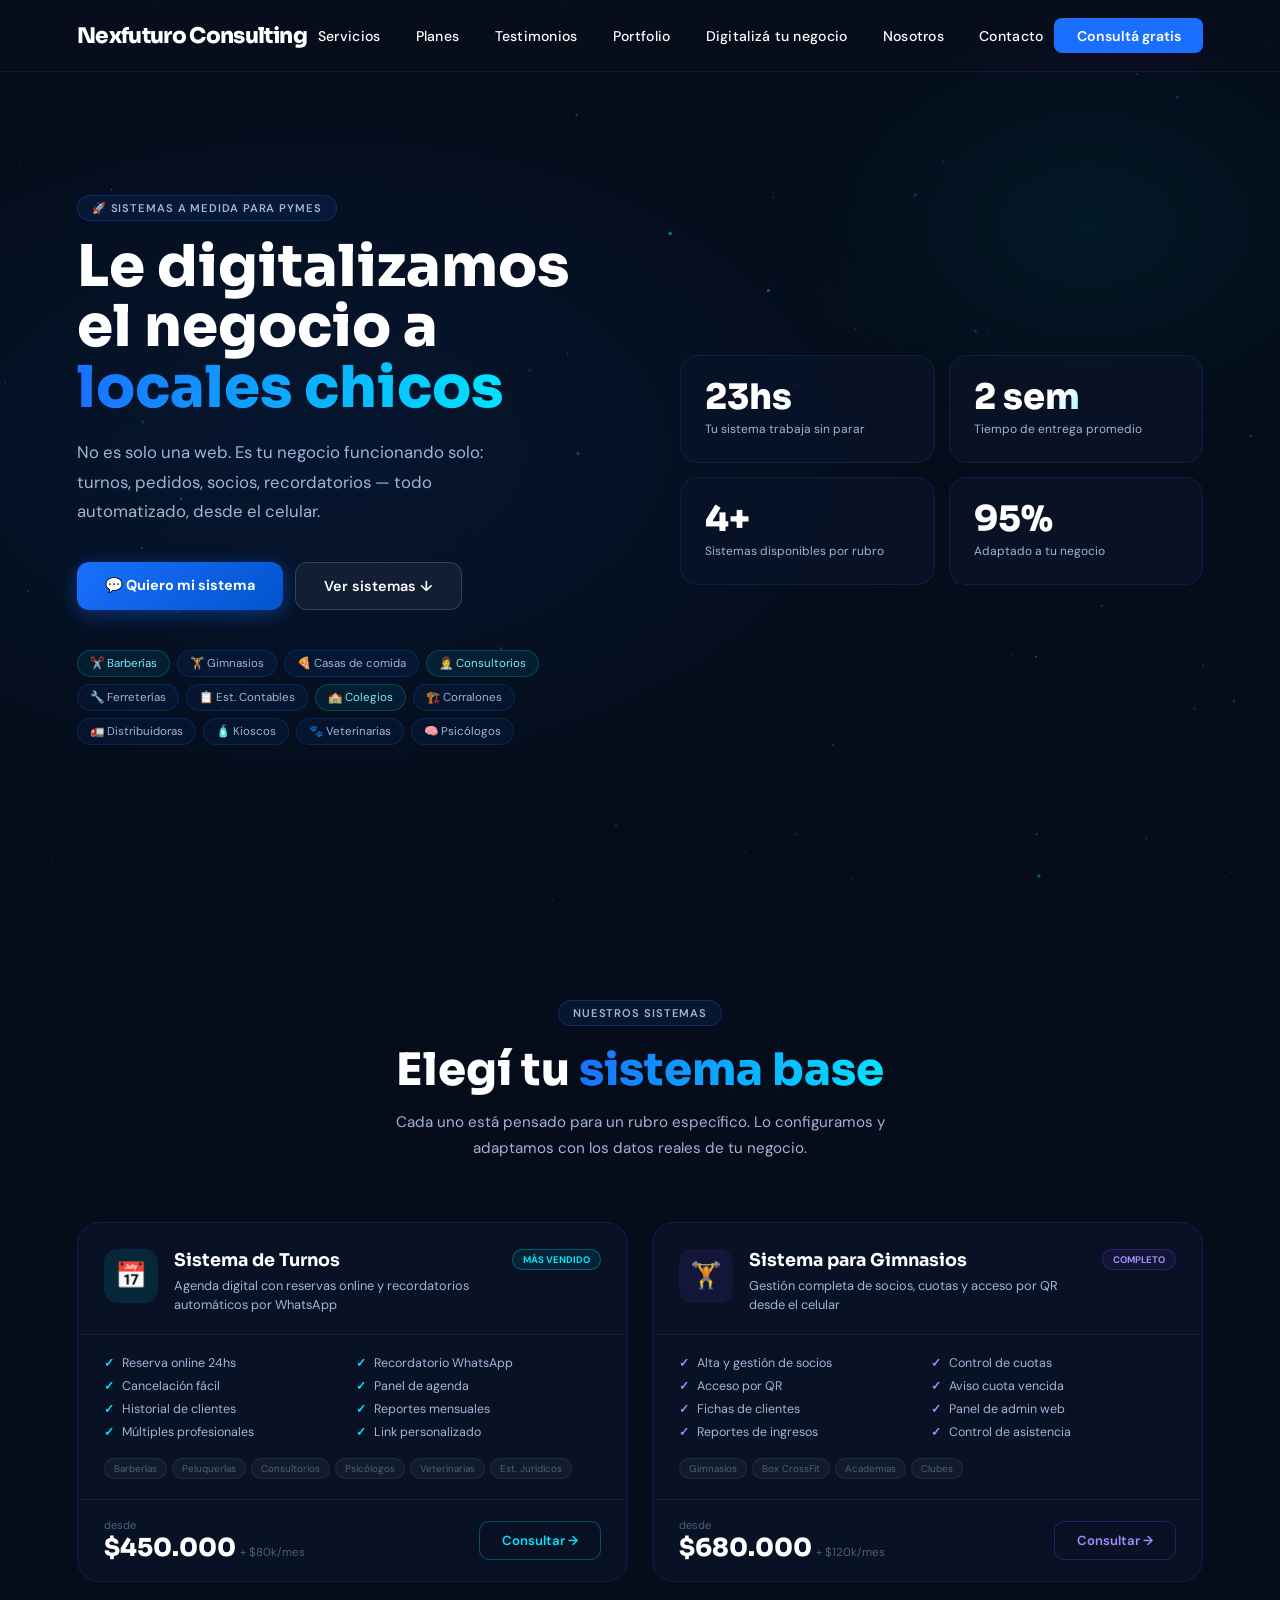
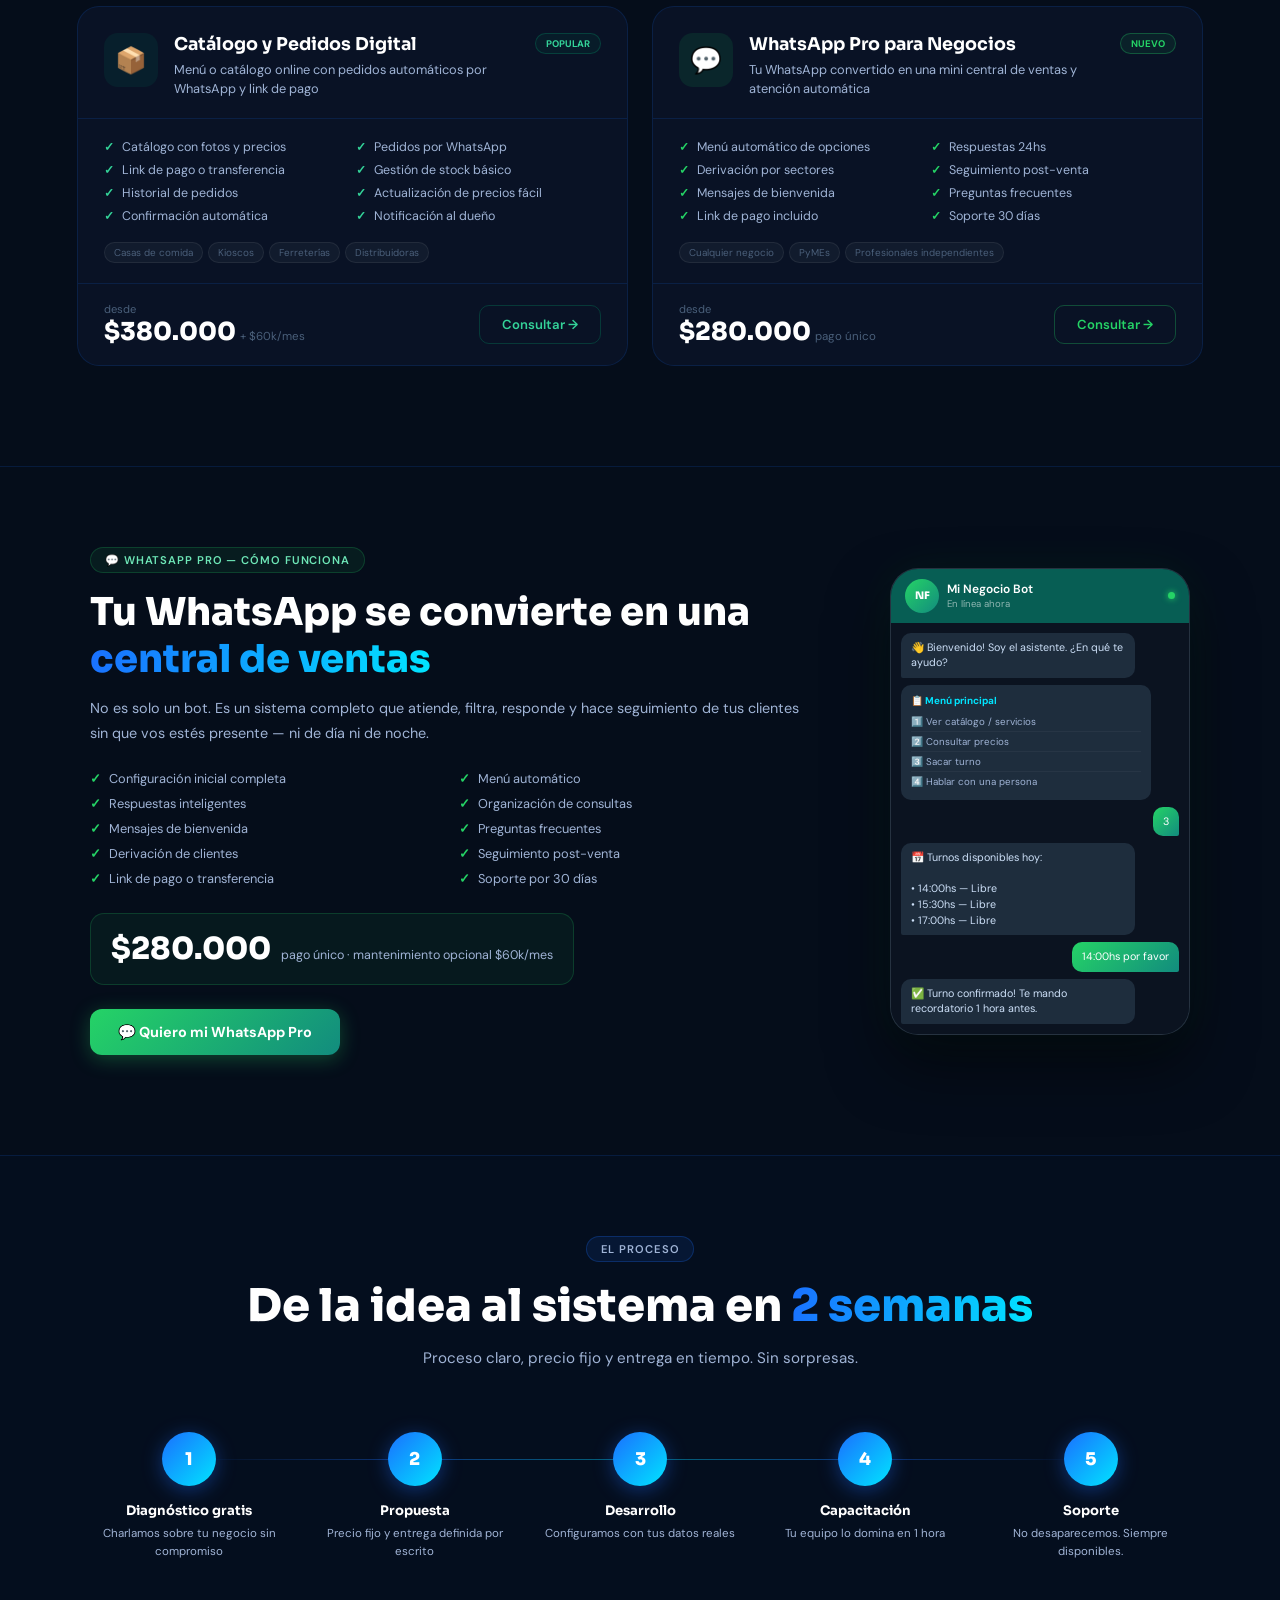
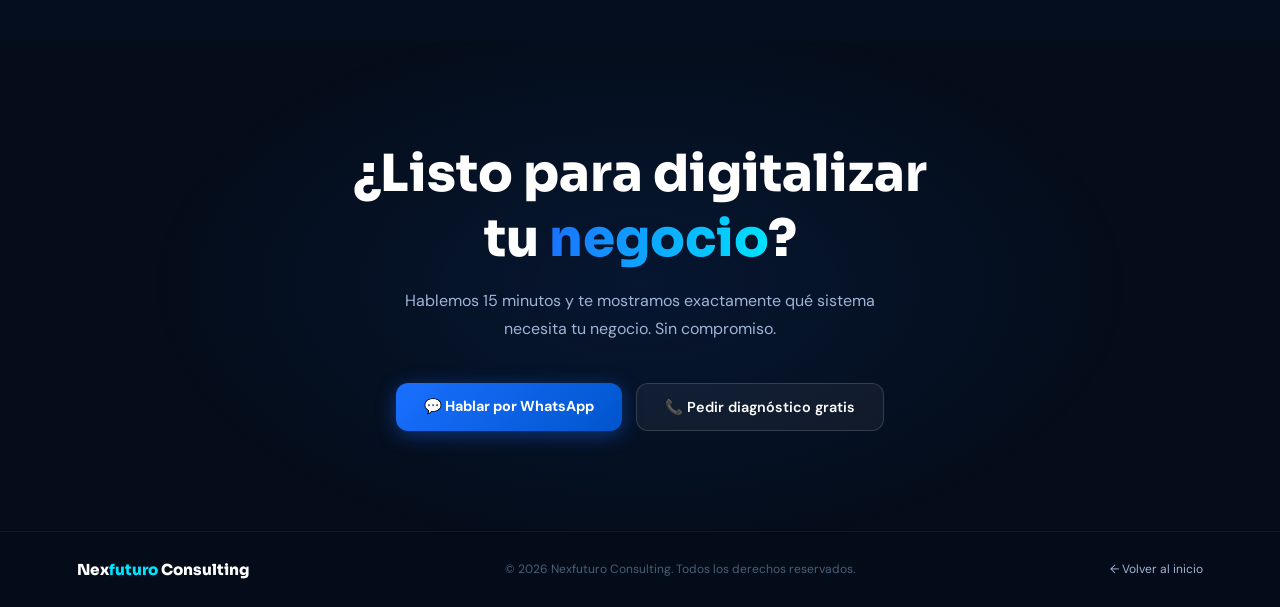
==== commit 7712c301: "fix sistemas mobile responsive" ====
--- a/sistemas.html
+++ b/sistemas.html
@@ -146,6 +146,95 @@
 .sis-footer a { font-size: 0.75rem; color: var(--muted); text-decoration: none; }
 .sis-footer a:hover { color: #fff; }
 </style>
+<style>/* fix-sistemas-mobile */
+@media (max-width: 768px) {
+
+  /* Hero sistemas - stack vertical */
+  .sis-hero,
+  .sistemas-hero,
+  [class*="hero"] {
+    grid-template-columns: 1fr !important;
+    flex-direction: column !important;
+  }
+
+  /* Cards sistemas - 1 columna */
+  .sistemas-grid,
+  .sis-grid,
+  [class*="sistemas-grid"],
+  [class*="sis-grid"] {
+    grid-template-columns: 1fr !important;
+  }
+
+  /* WhatsApp Pro section - stack */
+  .wa-pro-section,
+  .wa-section,
+  [class*="wa-pro"],
+  [class*="whatsapp-section"] {
+    grid-template-columns: 1fr !important;
+    flex-direction: column !important;
+  }
+
+  /* Mockup chat - centrar y achicar */
+  .wa-mockup,
+  .chat-mockup,
+  [class*="mockup"] {
+    max-width: 300px !important;
+    width: 100% !important;
+    margin: 0 auto !important;
+    position: relative !important;
+    right: auto !important;
+    left: auto !important;
+    top: auto !important;
+  }
+
+  /* Navbar hamburguesa en sistemas */
+  .nav-links {
+    display: none;
+    flex-direction: column;
+    position: absolute;
+    top: 70px;
+    left: 0;
+    right: 0;
+    background: #0a0f1e;
+    padding: 20px;
+    gap: 16px;
+    z-index: 999;
+    border-bottom: 1px solid rgba(26,111,255,0.2);
+  }
+  .nav-links.open { display: flex; }
+  .nav-hamburger {
+    display: flex !important;
+    flex-direction: column;
+    gap: 5px;
+    cursor: pointer;
+    padding: 8px;
+  }
+  .nav-hamburger span {
+    display: block;
+    width: 24px;
+    height: 2px;
+    background: white;
+    border-radius: 2px;
+  }
+  nav { position: relative; }
+
+  /* Proceso pasos - 2 columnas en mobile */
+  .proceso-grid,
+  [class*="proceso"],
+  [class*="steps"] {
+    grid-template-columns: repeat(2, 1fr) !important;
+    gap: 16px !important;
+  }
+
+  /* Chips rubros - wrap */
+  .rubros-grid,
+  [class*="rubros"],
+  [class*="chips"] {
+    flex-wrap: wrap !important;
+    justify-content: center !important;
+  }
+}
+</style>
 </head>
 <body>
 
